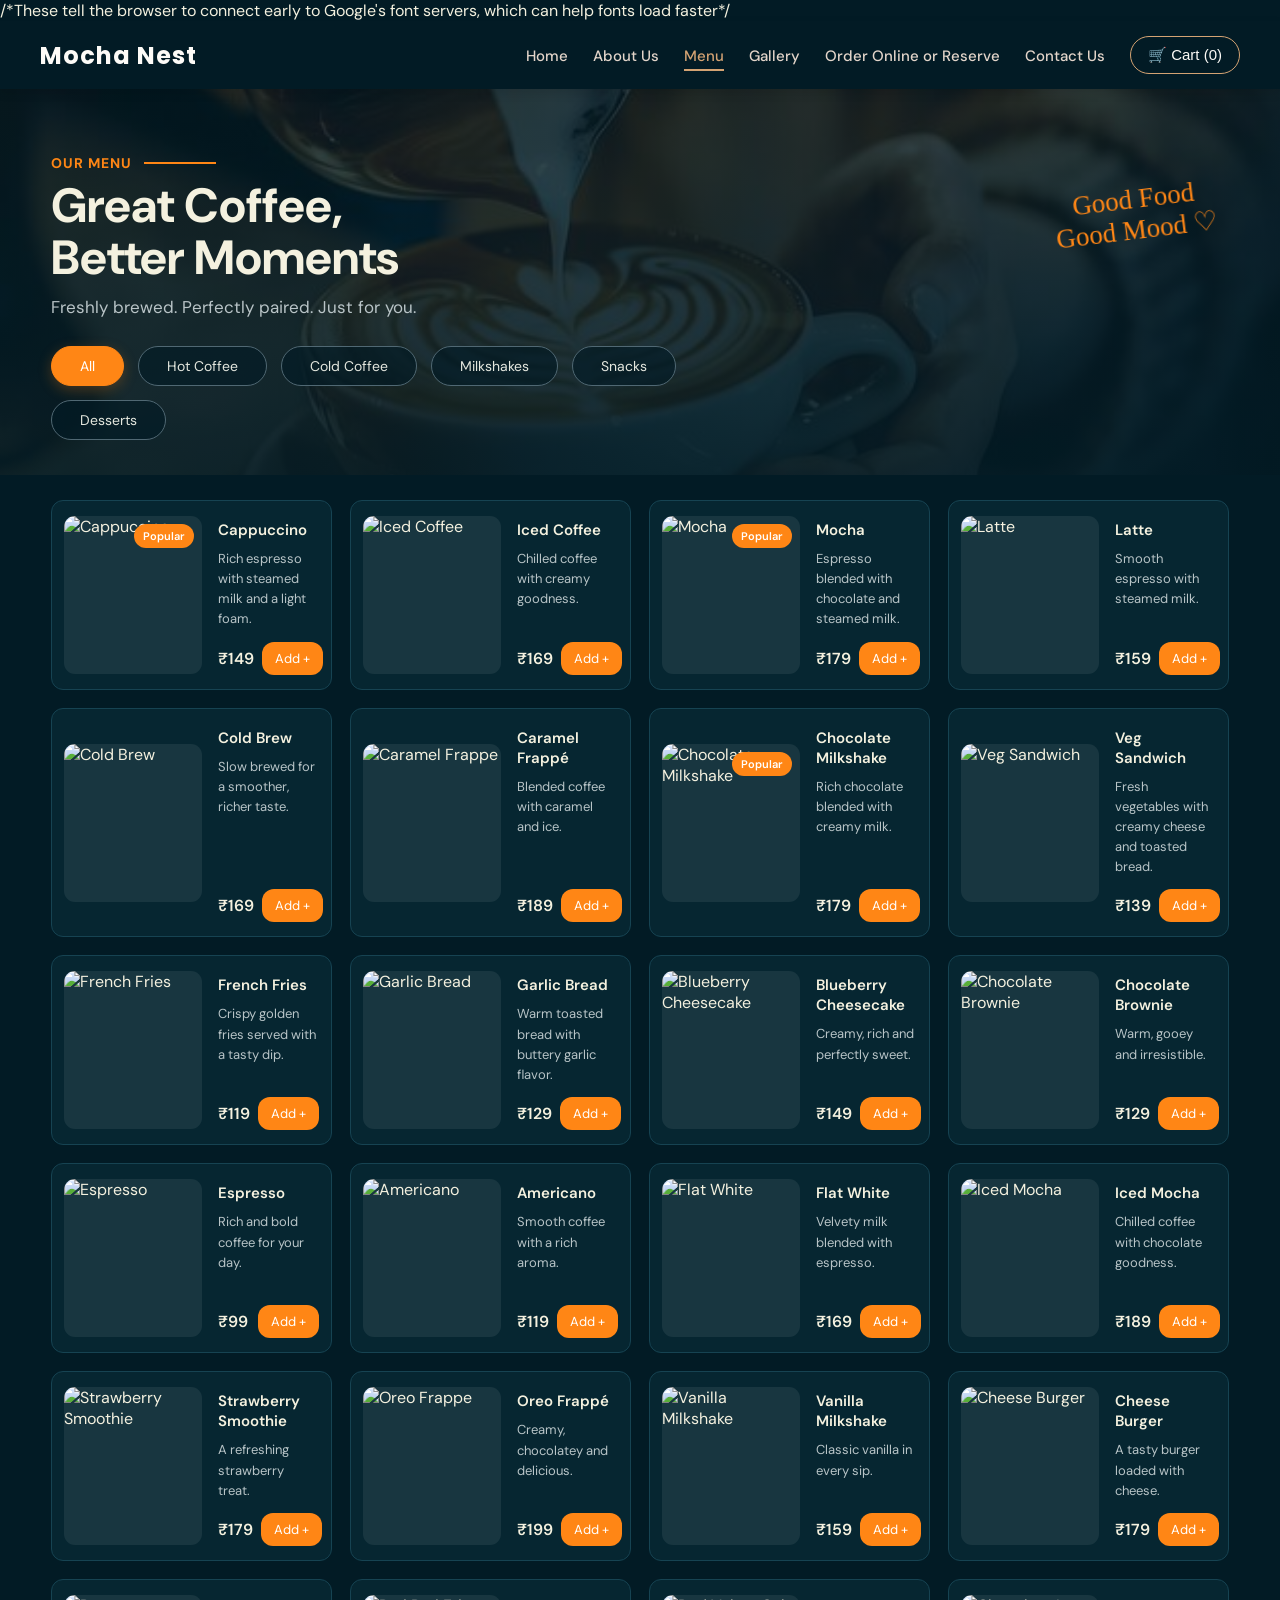
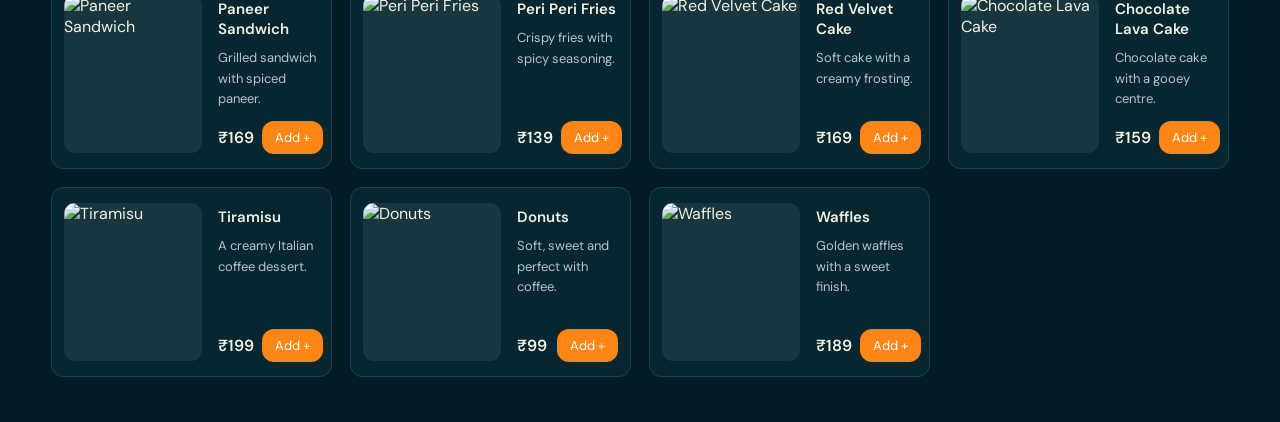
==== menu.html @ c6964bc8 "Upload Mocha Nest cafe project" ====
<!DOCTYPE html>
<html lang="en">
<head>
<meta charset="UTF-8">
<meta name="viewport" content="width=device-width, initial-scale=1.0">
<title>Mocha Nest - Menu</title>
<link rel="preconnect" href="https://fonts.googleapis.com">
<link rel="preconnect" href="https://fonts.gstatic.com" crossorigin> /*These tell the browser to connect early to Google's font servers, which can help fonts load faster*/
<link href="https://fonts.googleapis.com/css2?family=DM+Sans:wght@400;500;600;700&family=Poppins:wght@400;500;600;700&display=swap" rel="stylesheet">
<style>
* {
  box-sizing: border-box;
}

html {
  scroll-behavior: smooth;
}

body {
  margin: 0;
  background: #021b25;
  color: #f4f1df;
  font-family: 'DM Sans', sans-serif;
}

/* ================= NAVBAR ================= */

.navbar {
  display: flex;
  justify-content: space-between;
  align-items: center;
  background: #021b25;
  padding: 15px 40px;
  box-shadow: 0 4px 10px rgba(0,0,0,0.1);
  position: sticky;
  top: 0;
  z-index: 100;
  animation: navbarDrop 0.8s ease-out both;
}

.navbar .logo {
  color: #FDFBF7;
  font-family: 'Poppins', sans-serif;
  font-size: 24px;
  font-weight: bold;
  letter-spacing: 1px;
}

.nav-links {
  list-style: none;
  display: flex;
  align-items: center;
  gap: 25px;
  margin: 0;
  padding: 0;
}

.nav-links a {
  text-decoration: none;
  color: #e3d5ca;
  font-size: 15px;
  font-weight: 500;
  transition: color 0.3s ease;
  position: relative;
  padding-bottom: 5px;
}

.nav-links a:hover,
.nav-links a.active {
  color: #d4a373;
}

.nav-links a::after {
  content: '';
  position: absolute;
  width: 0;
  height: 2px;
  bottom: 0;
  left: 0;
  background: #d4a373;
  transition: width 0.3s ease;
}

.nav-links a:hover::after,
.nav-links a.active::after {
  width: 100%;
}

/* ================= CART ================= */

.cart {
  border: 1px solid #d4a373;
  color: #FDFBF7;
  background: transparent;
  padding: 9px 17px;
  border-radius: 30px;
  cursor: pointer;
  font-size: 15px;
  transition: 0.3s ease;
}

.cart:hover {
  background: #d4a373;
  color: #021b25;
  transform: translateY(-2px);
  box-shadow: 0 5px 15px rgba(255,134,21,0.25);
}

/* ================= MENU HERO ================= */

.menu-hero {
  min-height: 320px;
  padding: 65px 4% 35px;
  position: relative;
  background:
    linear-gradient(
      rgba(2,27,37,0.78),
      rgba(2,27,37,0.92)
    ),
    url("hero-coffee.jpg") center/cover no-repeat;
  overflow: hidden;
  animation: heroReveal 1s ease-out both;
}

.hero-content {
  position: relative;
  z-index: 2;
  max-width: 700px;
}

.small-title {
  display: flex;
  align-items: center;
  gap: 12px;
  color: #ff8615;
  font-size: 14px;
  font-weight: 700;
  letter-spacing: 1px;
  margin-bottom: 8px;
  animation: textRise 0.8s ease-out both;
}

.small-title::after {
  content: "";
  width: 72px;
  height: 2px;
  background: #ff8615;
}

.hero-content h1 {
  margin: 0;
  font-size: 48px;
  line-height: 1.08;
  font-weight: 700;
  color: #f4f1df;
  animation: textRise 0.9s ease-out 0.2s both;
}

.hero-content p {
  margin: 12px 0 28px;
  color: #b9c4c7;
  font-size: 17px;
  animation: textRise 0.9s ease-out 0.4s both;
}

.script {
  position: absolute;
  right: 5%;
  top: 95px;
  color: #ff8615;
  font-family: cursive;
  font-size: 27px;
  line-height: 1.15;
  transform: rotate(-7deg);
  text-align: center;
  z-index: 2;
  animation: floatNote 3s ease-in-out infinite;
}

/* ================= FILTER BUTTONS ================= */

.filters {
  display: flex;
  gap: 14px;
  flex-wrap: wrap;
  position: relative;
  z-index: 5;
}

.filter-btn {
  border: 1px solid #506873;
  background: rgba(2,27,37,0.65);
  color: #e5e8df;
  padding: 10px 28px;
  border-radius: 30px;
  cursor: pointer;
  font-family: inherit;
  font-size: 14px;
  transition: transform 0.25s ease,
              background-color 0.3s ease,
              color 0.3s ease,
              border-color 0.3s ease,
              box-shadow 0.3s ease;
}

.filter-btn:hover {
  transform: translateY(-3px);
  border-color: #ff8615;
  color: #ff8615;
  box-shadow: 0 5px 15px rgba(255,134,21,0.2);
}

.filter-btn.active {
  background: #ff8615;
  border-color: #ff8615;
  color: white;
  box-shadow: 0 4px 14px rgba(255,134,21,0.25);
}

/* ================= MENU SECTION ================= */

.menu-section {
  padding: 25px 4% 45px;
}

.menu-grid {
  display: grid;
  grid-template-columns: repeat(4, minmax(0, 1fr));
  gap: 18px;
}

/* ================= MENU CARDS ================= */

.card {
  min-height: 190px;
  background: #062631;
  border: 1px solid #164352;
  border-radius: 12px;
  padding: 12px;
  display: flex;
  gap: 16px;
  align-items: center;
  transition: transform 0.3s ease,
              border-color 0.3s ease,
              box-shadow 0.3s ease;
  position: relative;
  min-width: 0;
  animation: cardEntrance 0.65s ease-out both;
}

/* Cards appear one by one */

.card:nth-child(1)  { animation-delay: 0.08s; }
.card:nth-child(2)  { animation-delay: 0.16s; }
.card:nth-child(3)  { animation-delay: 0.24s; }
.card:nth-child(4)  { animation-delay: 0.32s; }
.card:nth-child(5)  { animation-delay: 0.40s; }
.card:nth-child(6)  { animation-delay: 0.48s; }
.card:nth-child(7)  { animation-delay: 0.56s; }
.card:nth-child(8)  { animation-delay: 0.64s; }
.card:nth-child(9)  { animation-delay: 0.72s; }
.card:nth-child(10) { animation-delay: 0.80s; }
.card:nth-child(11) { animation-delay: 0.88s; }
.card:nth-child(12) { animation-delay: 0.96s; }

.card:hover {
  transform: translateY(-7px);
  border-color: #ff8615;
  box-shadow: 0 12px 28px rgba(255,134,21,0.13);
}

/* ================= IMAGES ================= */

.image-box {
  width: 138px;
  min-width: 138px;
  height: 158px;
  border-radius: 11px;
  overflow: hidden;
  position: relative;
  background: #183640;
}

.image-box img {
  width: 100%;
  height: 100%;
  object-fit: cover;
  display: block;
  transition: transform 0.5s ease;
}

.card:hover .image-box img {
  transform: scale(1.09);
}

.popular {
  position: absolute;
  top: 8px;
  right: 8px;
  background: #ff8615;
  color: white;
  padding: 5px 9px;
  border-radius: 15px;
  font-size: 11px;
  font-weight: 600;
  animation: badgePulse 2s ease-in-out infinite;
}

/* ================= CARD CONTENT ================= */

.card-content {
  flex: 1;
  min-width: 0;
  height: 100%;
  display: flex;
  flex-direction: column;
  justify-content: space-between;
  padding: 7px 0 2px;
}

.card-content h3 {
  margin: 0 0 9px;
  font-size: 15px;
  color: #f4f1df;
  font-weight: 600;
}

.card-content p {
  margin: 0;
  color: #b8c4c7;
  font-size: 13px;
  line-height: 1.55;
}

/* ================= PRICE AND ADD BUTTON ================= */

.bottom {
  display: flex;
  justify-content: space-between;
  align-items: center;
  gap: 8px;
  margin-top: auto;
  padding-top: 12px;
}

.price {
  font-size: 16px;
  font-weight: 600;
  color: #f4f1df;
  white-space: nowrap;
}

.add-btn {
  border: none;
  background: #ff8615;
  color: white;
  padding: 8px 13px;
  border-radius: 12px;
  font-family: inherit;
  font-size: 13px;
  cursor: pointer;
  transition: transform 0.25s ease,
              background-color 0.25s ease,
              box-shadow 0.25s ease;
  white-space: nowrap;
}

.add-btn:hover {
  background: #ff9d3d;
  transform: translateY(-3px) scale(1.05);
  box-shadow: 0 5px 14px rgba(255,134,21,0.3);
}

.add-btn:active {
  transform: scale(0.94);
}

/* ================= CART MESSAGE ================= */

.cart-message {
  position: fixed;
  right: 25px;
  bottom: 25px;
  background: #d4a373;
  color: #021b25;
  padding: 12px 20px;
  border-radius: 25px;
  font-size: 14px;
  font-weight: 600;
  opacity: 0;
  transform: translateY(20px);
  pointer-events: none;
  transition: opacity 0.3s ease,
              transform 0.3s ease;
  z-index: 200;
}

.cart-message.show {
  opacity: 1;
  transform: translateY(0);
  animation: messagePop 0.35s ease-out both;
}

/* ================= ANIMATION KEYFRAMES ================= */

@keyframes navbarDrop {
  from {
    opacity: 0;
    transform: translateY(-25px);
  }
  to {
    opacity: 1;
    transform: translateY(0);
  }
}

@keyframes heroReveal {
  from { opacity: 0; }
  to { opacity: 1; }
}

@keyframes textRise {
  from {
    opacity: 0;
    transform: translateY(25px);
  }
  to {
    opacity: 1;
    transform: translateY(0);
  }
}

@keyframes floatNote {
  0%, 100% {
    transform: translateY(0) rotate(-7deg);
  }
  50% {
    transform: translateY(-10px) rotate(-4deg);
  }
}

@keyframes cardEntrance {
  from {
    opacity: 0;
    transform: translateY(30px);
  }
  to {
    opacity: 1;
    transform: translateY(0);
  }
}

@keyframes badgePulse {
  0%, 100% {
    box-shadow: 0 0 0 rgba(255,134,21,0);
  }
  50% {
    box-shadow: 0 0 12px rgba(255,134,21,0.5);
  }
}

@keyframes messagePop {
  from {
    opacity: 0;
    transform: translateY(20px) scale(0.95);
  }
  to {
    opacity: 1;
    transform: translateY(0) scale(1);
  }
}

/* ================= TABLET ================= */

@media (max-width: 1200px) {
  .menu-grid {
    grid-template-columns: repeat(2, minmax(0, 1fr));
  }

  .nav-links {
    gap: 15px;
  }

  .navbar {
    padding-left: 25px;
    padding-right: 25px;
  }
}

/* ================= SMALL TABLET ================= */

@media (max-width: 800px) {
  .navbar {
    padding: 15px 20px;
  }

  .nav-links {
    gap: 12px;
  }

  .nav-links a {
    font-size: 13px;
  }

  .hero-content h1 {
    font-size: 40px;
  }

  .script {
    display: none;
  }
}

/* ================= MOBILE ================= */

@media (max-width: 700px) {
  .navbar {
    height: auto;
    padding: 18px 5%;
    flex-direction: column;
    gap: 18px;
  }

  .navbar .logo {
    font-size: 24px;
  }

  .nav-links {
    flex-wrap: wrap;
    justify-content: center;
    gap: 12px;
  }

  .nav-links a {
    font-size: 12px;
  }

  .menu-hero {
    padding: 50px 5% 30px;
  }

  .hero-content h1 {
    font-size: 36px;
  }

  .hero-content p {
    font-size: 15px;
  }

  .filters {
    gap: 8px;
  }

  .filter-btn {
    padding: 9px 18px;
    font-size: 12px;
  }

  .menu-section {
    padding: 20px 5% 40px;
  }

  .menu-grid {
    grid-template-columns: 1fr;
  }

  .card {
    min-height: 170px;
  }

  .image-box {
    width: 125px;
    min-width: 125px;
    height: 145px;
  }
}

/* ================= VERY SMALL MOBILE ================= */

@media (max-width: 450px) {
  .nav-links {
    gap: 9px;
  }

  .nav-links a {
    font-size: 11px;
  }

  .cart {
    padding: 7px 12px;
    font-size: 12px;
  }

  .hero-content h1 {
    font-size: 31px;
  }

  .card {
    gap: 12px;
  }

  .image-box {
    width: 110px;
    min-width: 110px;
    height: 135px;
  }

  .card-content h3 {
    font-size: 14px;
  }

  .card-content p {
    font-size: 12px;
  }

  .price {
    font-size: 14px;
  }

  .add-btn {
    padding: 7px 10px;
    font-size: 12px;
  }
}

/* ================= ACCESSIBILITY ================= */

@media (prefers-reduced-motion: reduce) {
  *,
  *::before,
  *::after {
    animation-duration: 0.01ms !important;
    animation-iteration-count: 1 !important;
    scroll-behavior: auto !important;
    transition-duration: 0.01ms !important;
  }
}
</style>
</head>

<body>

<!-- ================= NAVBAR ================= -->

<nav class="navbar">
  <div class="logo">Mocha Nest</div>

  <ul class="nav-links">
    <li><a href="index.html">Home</a></li>
    <li><a href="about.html">About Us</a></li>
    <li><a href="menu.html" class="active">Menu</a></li>
    <li><a href="gallery.html">Gallery</a></li>
    <li><a href="order.html">Order Online or Reserve</a></li>
    <li><a href="contact.html">Contact Us</a></li>
    <li>
      <button class="cart" type="button">
        🛒 Cart (<span id="cartCount">0</span>)
      </button>
    </li>
  </ul>
</nav>

<!-- ================= MENU HERO ================= -->

<section class="menu-hero">
  <div class="hero-content">
    <div class="small-title">OUR MENU</div>

    <h1>Great Coffee,<br>Better Moments</h1>

    <p>Freshly brewed. Perfectly paired. Just for you.</p>

    <div class="filters">
      <button class="filter-btn active" data-category="all" type="button">All</button>
      <button class="filter-btn" data-category="hot" type="button">Hot Coffee</button>
      <button class="filter-btn" data-category="cold" type="button">Cold Coffee</button>
      <button class="filter-btn" data-category="milkshake" type="button">Milkshakes</button>
      <button class="filter-btn" data-category="snack" type="button">Snacks</button>
      <button class="filter-btn" data-category="dessert" type="button">Desserts</button>
    </div>
  </div>

  <div class="script">Good Food<br>Good Mood ♡</div>
</section>

<!-- ================= MENU ITEMS ================= -->

<section class="menu-section">
  <div class="menu-grid" id="menuGrid">

    <!-- 1. CAPPUCCINO -->
    <div class="card" data-category="hot">
      <div class="image-box">
        <img src="https://images.unsplash.com/photo-1534778101976-62847782c213?auto=format&fit=crop&w=600&q=80" alt="Cappuccino">
        <span class="popular">Popular</span>
      </div>
      <div class="card-content">
        <div>
          <h3>Cappuccino</h3>
          <p>Rich espresso with steamed milk and a light foam.</p>
        </div>
        <div class="bottom">
          <span class="price">₹149</span>
          <button class="add-btn" type="button">Add +</button>
        </div>
      </div>
    </div>

    <!-- 2. ICED COFFEE -->
    <div class="card" data-category="cold">
      <div class="image-box">
        <img src="https://images.unsplash.com/photo-1517701604599-bb29b565090c?auto=format&fit=crop&w=600&q=80" alt="Iced Coffee">
      </div>
      <div class="card-content">
        <div>
          <h3>Iced Coffee</h3>
          <p>Chilled coffee with creamy goodness.</p>
        </div>
        <div class="bottom">
          <span class="price">₹169</span>
          <button class="add-btn" type="button">Add +</button>
        </div>
      </div>
    </div>

    <!-- 3. MOCHA -->
    <div class="card" data-category="hot">
      <div class="image-box">
        <img src="https://images.unsplash.com/photo-1578314675249-a6910f80cc4e?auto=format&fit=crop&w=600&q=80" alt="Mocha">
        <span class="popular">Popular</span>
      </div>
      <div class="card-content">
        <div>
          <h3>Mocha</h3>
          <p>Espresso blended with chocolate and steamed milk.</p>
        </div>
        <div class="bottom">
          <span class="price">₹179</span>
          <button class="add-btn" type="button">Add +</button>
        </div>
      </div>
    </div>

    <!-- 4. LATTE -->
    <div class="card" data-category="hot">
      <div class="image-box">
        <img src="https://images.unsplash.com/photo-1572449043416-55f4685c9bb7?auto=format&fit=crop&w=600&q=80" alt="Latte">
      </div>
      <div class="card-content">
        <div>
          <h3>Latte</h3>
          <p>Smooth espresso with steamed milk.</p>
        </div>
        <div class="bottom">
          <span class="price">₹159</span>
          <button class="add-btn" type="button">Add +</button>
        </div>
      </div>
    </div>

    <!-- 5. COLD BREW -->
    <div class="card" data-category="cold">
      <div class="image-box">
        <img src="https://images.unsplash.com/photo-1517701550927-30cf4ba1dba5?auto=format&fit=crop&w=600&q=80" alt="Cold Brew">
      </div>
      <div class="card-content">
        <div>
          <h3>Cold Brew</h3>
          <p>Slow brewed for a smoother, richer taste.</p>
        </div>
        <div class="bottom">
          <span class="price">₹169</span>
          <button class="add-btn" type="button">Add +</button>
        </div>
      </div>
    </div>

    <!-- 6. CARAMEL FRAPPE -->
    <div class="card" data-category="milkshake">
      <div class="image-box">
        <img src="https://images.unsplash.com/photo-1572490122747-3968b75cc699?auto=format&fit=crop&w=600&q=80" alt="Caramel Frappe">
      </div>
      <div class="card-content">
        <div>
          <h3>Caramel Frappé</h3>
          <p>Blended coffee with caramel and ice.</p>
        </div>
        <div class="bottom">
          <span class="price">₹189</span>
          <button class="add-btn" type="button">Add +</button>
        </div>
      </div>
    </div>

    <!-- 7. CHOCOLATE MILKSHAKE -->
    <div class="card" data-category="milkshake">
      <div class="image-box">
        <img src="https://images.unsplash.com/photo-1579954115545-a95591f28bfc?auto=format&fit=crop&w=600&q=80" alt="Chocolate Milkshake">
        <span class="popular">Popular</span>
      </div>
      <div class="card-content">
        <div>
          <h3>Chocolate Milkshake</h3>
          <p>Rich chocolate blended with creamy milk.</p>
        </div>
        <div class="bottom">
          <span class="price">₹179</span>
          <button class="add-btn" type="button">Add +</button>
        </div>
      </div>
    </div>

    <!-- 8. VEG SANDWICH -->
    <div class="card" data-category="snack">
      <div class="image-box">
        <img src="https://images.unsplash.com/photo-1528735602780-2552fd46c7af?auto=format&fit=crop&w=600&q=80" alt="Veg Sandwich">
      </div>
      <div class="card-content">
        <div>
          <h3>Veg Sandwich</h3>
          <p>Fresh vegetables with creamy cheese and toasted bread.</p>
        </div>
        <div class="bottom">
          <span class="price">₹139</span>
          <button class="add-btn" type="button">Add +</button>
        </div>
      </div>
    </div>

    <!-- 9. FRENCH FRIES -->
    <div class="card" data-category="snack">
      <div class="image-box">
        <img src="https://images.unsplash.com/photo-1573080496219-bb080dd4f877?auto=format&fit=crop&w=600&q=80" alt="French Fries">
      </div>
      <div class="card-content">
        <div>
          <h3>French Fries</h3>
          <p>Crispy golden fries served with a tasty dip.</p>
        </div>
        <div class="bottom">
          <span class="price">₹119</span>
          <button class="add-btn" type="button">Add +</button>
        </div>
      </div>
    </div>

    <!-- 10. GARLIC BREAD -->
    <div class="card" data-category="snack">
      <div class="image-box">
        <img src="https://images.unsplash.com/photo-1573140401552-3fab0b24306f?auto=format&fit=crop&w=600&q=80" alt="Garlic Bread">
      </div>
      <div class="card-content">
        <div>
          <h3>Garlic Bread</h3>
          <p>Warm toasted bread with buttery garlic flavor.</p>
        </div>
        <div class="bottom">
          <span class="price">₹129</span>
          <button class="add-btn" type="button">Add +</button>
        </div>
      </div>
    </div>

    <!-- 11. BLUEBERRY CHEESECAKE -->
    <div class="card" data-category="dessert">
      <div class="image-box">
        <img src="https://images.unsplash.com/photo-1565958011703-44f9829ba187?auto=format&fit=crop&w=600&q=80" alt="Blueberry Cheesecake">
      </div>
      <div class="card-content">
        <div>
          <h3>Blueberry Cheesecake</h3>
          <p>Creamy, rich and perfectly sweet.</p>
        </div>
        <div class="bottom">
          <span class="price">₹149</span>
          <button class="add-btn" type="button">Add +</button>
        </div>
      </div>
    </div>

    <!-- 12. CHOCOLATE BROWNIE -->
    <div class="card" data-category="dessert">
      <div class="image-box">
        <img src="https://images.unsplash.com/photo-1606313564200-e75d5e30476c?auto=format&fit=crop&w=600&q=80" alt="Chocolate Brownie">
      </div>
      <div class="card-content">
        <div>
          <h3>Chocolate Brownie</h3>
          <p>Warm, gooey and irresistible.</p>
        </div>
        <div class="bottom">
          <span class="price">₹129</span>
          <button class="add-btn" type="button">Add +</button>
        </div>
      </div>
    </div>

<!-- EXTRA HOT COFFEE -->
<div class="card" data-category="hot">
  <div class="image-box">
    <img src="https://images.unsplash.com/photo-1510707577719-ae7c14805e3a?auto=format&fit=crop&w=600&q=80" alt="Espresso">
  </div>
  <div class="card-content">
    <h3>Espresso</h3>
    <p>Rich and bold coffee for your day.</p>
    <div class="bottom">
      <span class="price">₹99</span>
      <button class="add-btn">Add +</button>
    </div>
  </div>
</div>

<div class="card" data-category="hot">
  <div class="image-box">
    <img src="https://images.unsplash.com/photo-1509042239860-f550ce710b93?auto=format&fit=crop&w=600&q=80" alt="Americano">
  </div>
  <div class="card-content">
    <h3>Americano</h3>
    <p>Smooth coffee with a rich aroma.</p>
    <div class="bottom">
      <span class="price">₹119</span>
      <button class="add-btn">Add +</button>
    </div>
  </div>
</div>

<div class="card" data-category="hot">
  <div class="image-box">
    <img src="https://images.unsplash.com/photo-1570968915860-54d5c301fa9f?auto=format&fit=crop&w=600&q=80" alt="Flat White">
  </div>
  <div class="card-content">
    <h3>Flat White</h3>
    <p>Velvety milk blended with espresso.</p>
    <div class="bottom">
      <span class="price">₹169</span>
      <button class="add-btn">Add +</button>
    </div>
  </div>
</div>

<!-- EXTRA COLD DRINKS -->
<div class="card" data-category="cold">
  <div class="image-box">
    <img src="https://images.unsplash.com/photo-1461023058943-07fcbe16d735?auto=format&fit=crop&w=600&q=80" alt="Iced Mocha">
  </div>
  <div class="card-content">
    <h3>Iced Mocha</h3>
    <p>Chilled coffee with chocolate goodness.</p>
    <div class="bottom">
      <span class="price">₹189</span>
      <button class="add-btn">Add +</button>
    </div>
  </div>
</div>

<div class="card" data-category="cold">
  <div class="image-box">
    <img src="https://images.unsplash.com/photo-1505252585461-04db1eb84625?auto=format&fit=crop&w=600&q=80" alt="Strawberry Smoothie">
  </div>
  <div class="card-content">
    <h3>Strawberry Smoothie</h3>
    <p>A refreshing strawberry treat.</p>
    <div class="bottom">
      <span class="price">₹179</span>
      <button class="add-btn">Add +</button>
    </div>
  </div>
</div>

<div class="card" data-category="milkshake">
  <div class="image-box">
    <img src="https://images.unsplash.com/photo-1572490122747-3968b75cc699?auto=format&fit=crop&w=600&q=80" alt="Oreo Frappe">
  </div>
  <div class="card-content">
    <h3>Oreo Frappé</h3>
    <p>Creamy, chocolatey and delicious.</p>
    <div class="bottom">
      <span class="price">₹199</span>
      <button class="add-btn">Add +</button>
    </div>
  </div>
</div>

<!-- EXTRA MILKSHAKES -->
<div class="card" data-category="milkshake">
  <div class="image-box">
    <img src="https://images.unsplash.com/photo-1579954115563-e72bf1381629?auto=format&fit=crop&w=600&q=80" alt="Vanilla Milkshake">
  </div>
  <div class="card-content">
    <h3>Vanilla Milkshake</h3>
    <p>Classic vanilla in every sip.</p>
    <div class="bottom">
      <span class="price">₹159</span>
      <button class="add-btn">Add +</button>
    </div>
  </div>
</div>

<!-- EXTRA SNACKS -->
<div class="card" data-category="snack">
  <div class="image-box">
    <img src="https://images.unsplash.com/photo-1568901346375-23c9450c58cd?auto=format&fit=crop&w=600&q=80" alt="Cheese Burger">
  </div>
  <div class="card-content">
    <h3>Cheese Burger</h3>
    <p>A tasty burger loaded with cheese.</p>
    <div class="bottom">
      <span class="price">₹179</span>
      <button class="add-btn">Add +</button>
    </div>
  </div>
</div>

<div class="card" data-category="snack">
  <div class="image-box">
    <img src="https://images.unsplash.com/photo-1528735602780-2552fd46c7af?auto=format&fit=crop&w=600&q=80" alt="Paneer Sandwich">
  </div>
  <div class="card-content">
    <h3>Paneer Sandwich</h3>
    <p>Grilled sandwich with spiced paneer.</p>
    <div class="bottom">
      <span class="price">₹169</span>
      <button class="add-btn">Add +</button>
    </div>
  </div>
</div>

<div class="card" data-category="snack">
  <div class="image-box">
    <img src="https://images.unsplash.com/photo-1573080496219-bb080dd4f877?auto=format&fit=crop&w=600&q=80" alt="Peri Peri Fries">
  </div>
  <div class="card-content">
    <h3>Peri Peri Fries</h3>
    <p>Crispy fries with spicy seasoning.</p>
    <div class="bottom">
      <span class="price">₹139</span>
      <button class="add-btn">Add +</button>
    </div>
  </div>
</div>

<!-- EXTRA DESSERTS -->
<div class="card" data-category="dessert">
  <div class="image-box">
    <img src="https://images.unsplash.com/photo-1616541823729-00fe0aacd32c?auto=format&fit=crop&w=600&q=80" alt="Red Velvet Cake">
  </div>
  <div class="card-content">
    <h3>Red Velvet Cake</h3>
    <p>Soft cake with a creamy frosting.</p>
    <div class="bottom">
      <span class="price">₹169</span>
      <button class="add-btn">Add +</button>
    </div>
  </div>
</div>

<div class="card" data-category="dessert">
  <div class="image-box">
    <img src="https://images.unsplash.com/photo-1606313564200-e75d5e30476c?auto=format&fit=crop&w=600&q=80" alt="Chocolate Lava Cake">
  </div>
  <div class="card-content">
    <h3>Chocolate Lava Cake</h3>
    <p>Chocolate cake with a gooey centre.</p>
    <div class="bottom">
      <span class="price">₹159</span>
      <button class="add-btn">Add +</button>
    </div>
  </div>
</div>

<div class="card" data-category="dessert">
  <div class="image-box">
    <img src="https://images.unsplash.com/photo-1571877227200-a0d98ea607e9?auto=format&fit=crop&w=600&q=80" alt="Tiramisu">
  </div>
  <div class="card-content">
    <h3>Tiramisu</h3>
    <p>A creamy Italian coffee dessert.</p>
    <div class="bottom">
      <span class="price">₹199</span>
      <button class="add-btn">Add +</button>
    </div>
  </div>
</div>

<div class="card" data-category="dessert">
  <div class="image-box">
    <img src="https://images.unsplash.com/photo-1551024506-0bccd828d307?auto=format&fit=crop&w=600&q=80" alt="Donuts">
  </div>
  <div class="card-content">
    <h3>Donuts</h3>
    <p>Soft, sweet and perfect with coffee.</p>
    <div class="bottom">
      <span class="price">₹99</span>
      <button class="add-btn">Add +</button>
    </div>
  </div>
</div>

<div class="card" data-category="dessert">
  <div class="image-box">
    <img src="https://images.unsplash.com/photo-1562376552-0d160a2f238d?auto=format&fit=crop&w=600&q=80" alt="Waffles">
  </div>
  <div class="card-content">
    <h3>Waffles</h3>
    <p>Golden waffles with a sweet finish.</p>
    <div class="bottom">
      <span class="price">₹189</span>
      <button class="add-btn">Add +</button>
    </div>
  </div>
</div>

  </div>
</section>
 
<!-- CART NOTIFICATION -->

<div class="cart-message" id="cartMessage" role="status" aria-live="polite">
  Added to cart ☕
</div>

<!-- ================= JAVASCRIPT ================= -->


<!-- ================= JAVASCRIPT ================= -->
<script>
let cartCount = 0;

const cartNumber = document.getElementById("cartCount");
const message = document.getElementById("cartMessage");
let messageTimer;

// Load existing cart or create an empty one
let cart = JSON.parse(localStorage.getItem("mochaCart") || "[]");

// Restore cart count
cartCount = cart.reduce((total, item) => total + item.quantity, 0);
cartNumber.textContent = cartCount;

/* ADD TO CART */
document.querySelectorAll(".add-btn").forEach(button => {
  button.addEventListener("click", () => {
    const card = button.closest(".card");

    const name = card.querySelector("h3").textContent.trim();
    const priceText = card.querySelector(".price").textContent;
    const price = Number(priceText.replace(/[^\d.]/g, ""));

    const existingItem = cart.find(item => item.name === name);

    if (existingItem) {
      existingItem.quantity++;
    } else {
      cart.push({
        name: name,
        price: price,
        quantity: 1
      });
    }

    // Save the actual products
    localStorage.setItem("mochaCart", JSON.stringify(cart));

    cartCount++;
    cartNumber.textContent = cartCount;

    message.classList.add("show");
    clearTimeout(messageTimer);

    messageTimer = setTimeout(() => {
      message.classList.remove("show");
    }, 1500);
  });
});

/* CATEGORY FILTER */
const filterButtons = document.querySelectorAll(".filter-btn");
const cards = document.querySelectorAll(".card");

filterButtons.forEach(button => {
  button.addEventListener("click", () => {
    filterButtons.forEach(btn => btn.classList.remove("active"));
    button.classList.add("active");

    const category = button.dataset.category;

    cards.forEach(card => {
      if (category === "all" ||
          card.dataset.category === category) {
        card.style.display = "flex";
        card.style.animation = "none";
        void card.offsetWidth;
        card.style.animation = "";
      } else {
        card.style.display = "none";
      }
    });
  });
});
</script>
</body>
</html>
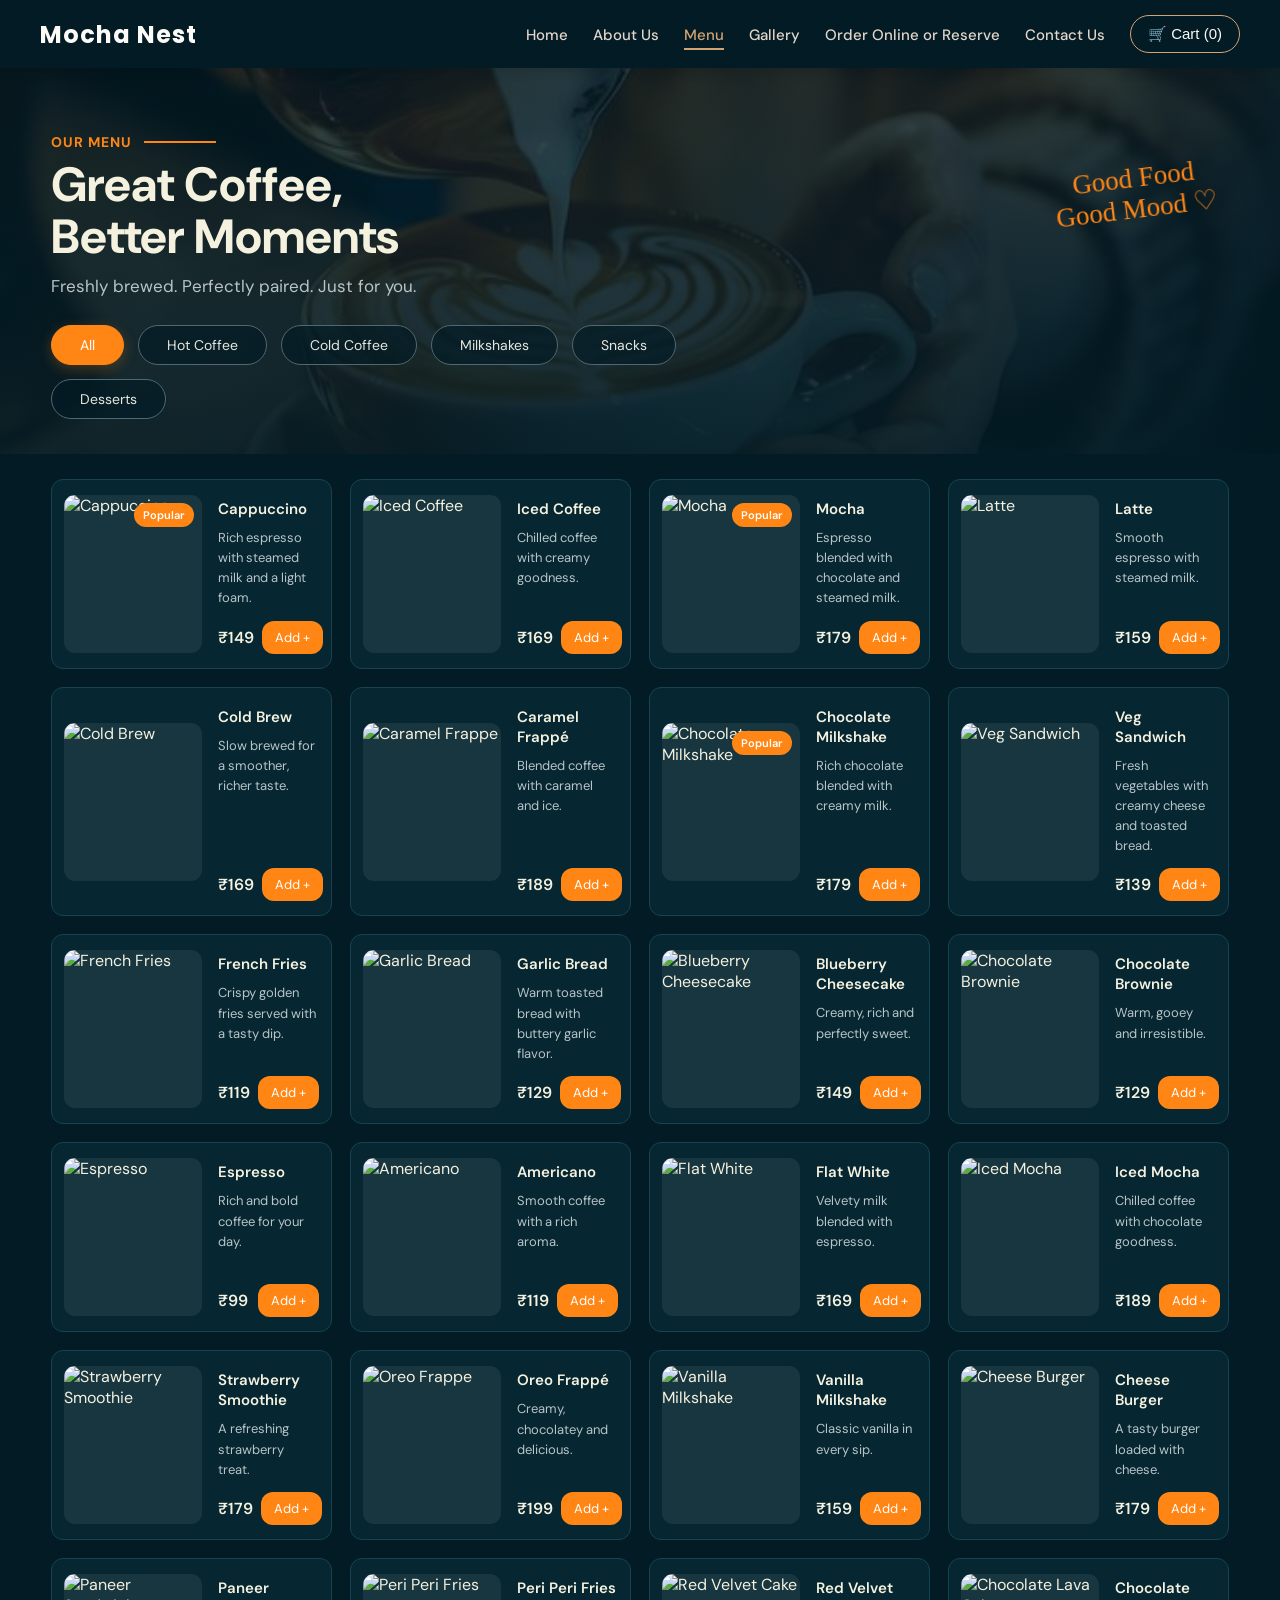
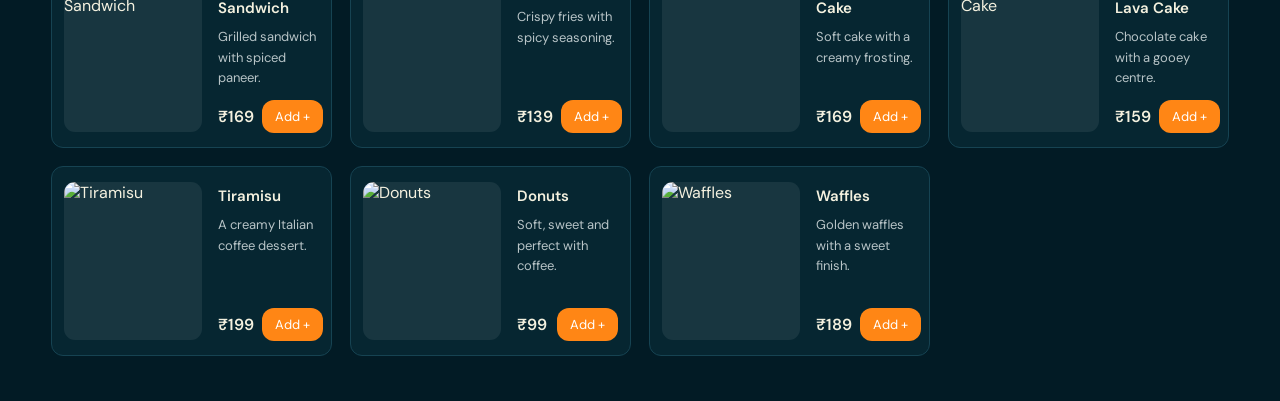
==== commit e9323602: "Fix HTML comment" ====
--- a/menu.html
+++ b/menu.html
@@ -5,7 +5,7 @@
 <meta name="viewport" content="width=device-width, initial-scale=1.0">
 <title>Mocha Nest - Menu</title>
 <link rel="preconnect" href="https://fonts.googleapis.com">
-<link rel="preconnect" href="https://fonts.gstatic.com" crossorigin> /*These tell the browser to connect early to Google's font servers, which can help fonts load faster*/
+<link rel="preconnect" href="https://fonts.gstatic.com" crossorigin> <!--These tell the browser to connect early to Google's font servers, which can help fonts load faster-->
 <link href="https://fonts.googleapis.com/css2?family=DM+Sans:wght@400;500;600;700&family=Poppins:wght@400;500;600;700&display=swap" rel="stylesheet">
 <style>
 * {
